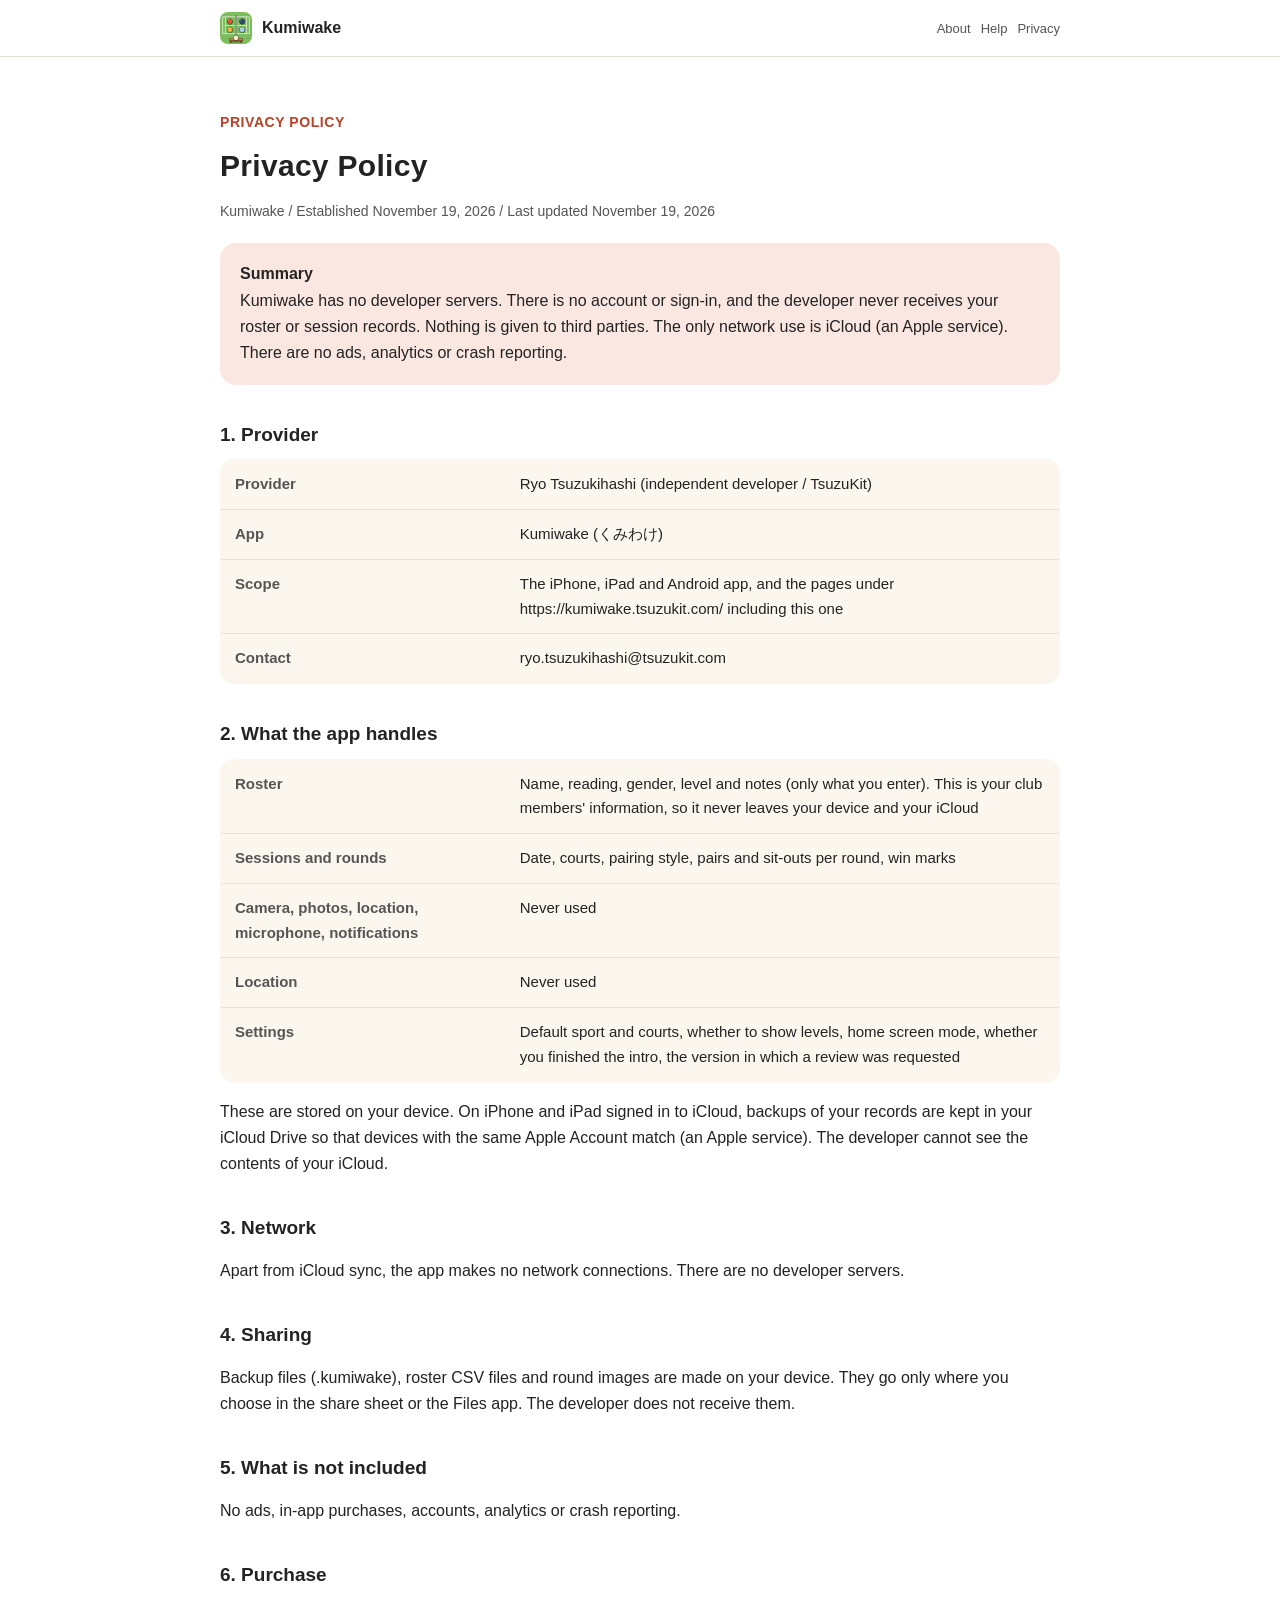
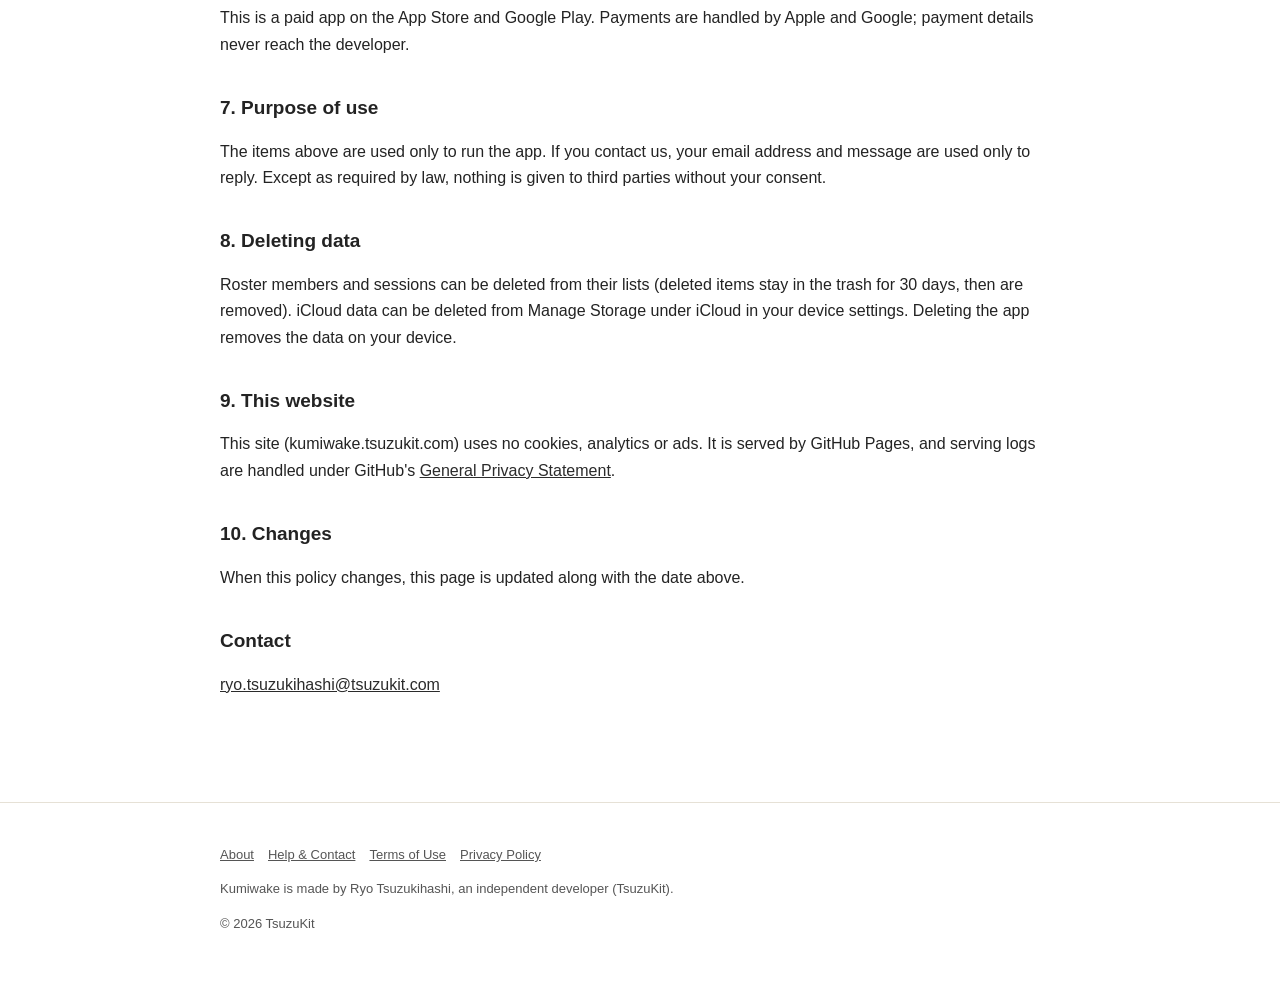
==== privacy.html @ 80a265e9 "Kumiwake のサイトを出す" ====
<!DOCTYPE html>
<html lang="ja" data-title-ja="プライバシーポリシー - くみわけ" data-title-en="Privacy Policy - Kumiwake">
<head>
<meta charset="UTF-8">
<meta name="viewport" content="width=device-width, initial-scale=1">
<script>(function(){var l=navigator.languages&&navigator.languages.length?navigator.languages:[navigator.language||"ja"],p="en";for(var i=0;i<l.length;i++){var c=String(l[i]).toLowerCase();if(c.indexOf("ja")===0){p="ja";break}if(c.indexOf("en")===0){p="en";break}}var d=document.documentElement;d.lang=p;var t=d.getAttribute("data-title-"+p);if(t){document.title=t}})();</script>
<title>プライバシーポリシー - くみわけ</title>
<meta name="description" content="くみわけのプライバシーポリシー。開発者は個人情報を集めません。名簿は端末の外に送りません。 / Privacy Policy for Kumiwake. The developer collects no personal information. Your roster never leaves your device.">
<meta property="og:title" content="プライバシーポリシー - くみわけ">
<meta property="og:description" content="くみわけのプライバシーポリシー。開発者は個人情報を集めません。名簿は端末の外に送りません。">
<meta property="og:type" content="website">
<meta property="og:url" content="https://kumiwake.tsuzukit.com/privacy.html">
<meta property="og:image" content="https://kumiwake.tsuzukit.com/assets/og.jpg">
<link rel="icon" href="assets/icon.png">
<link rel="apple-touch-icon" href="assets/icon.png">
<link rel="stylesheet" href="style.css">
</head>
<body>
<div data-l="ja" lang="ja">
<header class="site"><div class="wrap">
<a class="brand" href="./"><img src="assets/icon.png" alt="" width="32" height="32">くみわけ</a>
<nav class="site"><a href="./">紹介</a><a href="support.html">使い方</a><a href="privacy.html">プライバシー</a></nav>
</div></header>
<main class="wrap">
<article class="doc">
<p class="eyebrow">PRIVACY POLICY</p>
<h1>プライバシーポリシー</h1>
<p class="meta">くみわけ／制定日 2026年11月19日／改定日 2026年11月19日</p>
<div class="summary"><strong>このポリシーの要旨</strong><br>くみわけは、開発者のサーバーを持たないアプリです。アカウント登録やログインはなく、開発者があなたの名簿や練習会の記録を受け取ることはありません。第三者に渡すこともありません。通信は iCloud（Apple のサービス）だけです。広告、分析ツール、クラッシュを報告する仕組みは入れていません。</div>
<h2>1. 提供者</h2>
<table>
<tr><th>提供者</th><td>續橋涼（個人開発者 / TsuzuKit）</td></tr>
<tr><th>アプリ名</th><td>くみわけ（英語名 Kumiwake）</td></tr>
<tr><th>対象</th><td>iPhone・iPad・Android 向けアプリと、このページを含む https://kumiwake.tsuzukit.com/ 配下のページ</td></tr>
<tr><th>連絡先</th><td>ryo.tsuzukihashi@tsuzukit.com</td></tr>
</table>
<h2>2. アプリが扱うもの</h2>
<table>
<tr><th>名簿</th><td>名前・ふりがな・性別・レベル・メモ（どれも入れたものだけ）。仲間の方の情報なので、端末とあなたの iCloud の外には出しません</td></tr>
<tr><th>練習会と回</th><td>日付・コート数・組み方・回ごとのペアと休み・勝ちの印</td></tr>
<tr><th>カメラ・写真・位置・マイク・通知</th><td>使いません</td></tr>
<tr><th>位置</th><td>使いません</td></tr>
<tr><th>アプリの設定</th><td>競技・コート数の既定・レベルを出すか・ホームのモード・案内を終えたかどうか・レビューのお願いを出した版</td></tr>
</table>
<p>これらは端末の中に保存します。iCloud に入っている iPhone・iPad では、記録の控えをあなたの iCloud Drive に置き、同じ Apple アカウントの端末でそろえます（Apple のサービス）。開発者は、あなたの iCloud の中身を見ることはできません。</p>
<h2>3. 通信</h2>
<p>iCloud との同期のほかに、通信はしません。開発者のサーバーはありません。</p>
<h2>4. 書き出し</h2>
<p>控えのファイル（.kumiwake）・名簿の CSV・回の画像は端末の中で作ります。送り先は、あなたが共有の画面やファイル App で選んだ場所です。開発者には届きません。</p>
<h2>5. 入れていないもの</h2>
<p>広告・アプリ内課金・アカウント登録・分析ツール・クラッシュの報告は入れていません。</p>
<h2>6. 購入</h2>
<p>本アプリは App Store と Google Play の有料アプリです。お支払いは Apple・Google が処理し、支払いの情報は開発者には届きません。</p>
<h2>7. 情報を使う目的</h2>
<p>上のものは、アプリを動かすためだけに使います。お問い合わせをいただいたときは、メールアドレスと内容をお返事のためだけに使います。法令にもとづく場合を除き、本人の同意なく第三者に渡すことはありません。</p>
<h2>8. 消したいとき</h2>
<p>名簿の人・練習会は、それぞれの一覧から消せます（消したものはゴミ箱に30日残り、そのあと消えます）。iCloud の記録は、端末の設定の iCloud の「ストレージを管理」から消せます。アプリを消すと、端末の中のデータは消えます。</p>
<h2>9. このウェブサイトについて</h2>
<p>このサイト（kumiwake.tsuzukit.com）は、Cookie も、アクセスを計測する仕組みも、広告も使っていません。サイトは GitHub Pages で配信しており、配信の記録は GitHub の <a href="https://docs.github.com/ja/site-policy/privacy-policies/github-general-privacy-statement">プライバシーについての声明</a> に沿って扱われます。</p>
<h2>10. 改定</h2>
<p>このポリシーを変えるときは、このページを書きかえ、上の改定日を新しくします。</p>
<h2>お問い合わせ</h2>
<p><a href="mailto:ryo.tsuzukihashi@tsuzukit.com">ryo.tsuzukihashi@tsuzukit.com</a></p>
</article>
</main>
<footer class="site"><div class="wrap">
<p><a href="./">紹介</a><a href="support.html">使い方とお問い合わせ</a><a href="terms.html">利用規約</a><a href="privacy.html">プライバシーポリシー</a></p>
<p>くみわけは、個人開発者の續橋涼（TsuzuKit）が作っているアプリです。</p>
<p>© 2026 TsuzuKit</p>
</div></footer>
</div>
<div data-l="en" lang="en">
<header class="site"><div class="wrap">
<a class="brand" href="./"><img src="assets/icon.png" alt="" width="32" height="32">Kumiwake</a>
<nav class="site"><a href="./">About</a><a href="support.html">Help</a><a href="privacy.html">Privacy</a></nav>
</div></header>
<main class="wrap">
<article class="doc">
<p class="eyebrow">PRIVACY POLICY</p>
<h1>Privacy Policy</h1>
<p class="meta">Kumiwake / Established November 19, 2026 / Last updated November 19, 2026</p>
<div class="summary"><strong>Summary</strong><br>Kumiwake has no developer servers. There is no account or sign-in, and the developer never receives your roster or session records. Nothing is given to third parties. The only network use is iCloud (an Apple service). There are no ads, analytics or crash reporting.</div>
<h2>1. Provider</h2>
<table>
<tr><th>Provider</th><td>Ryo Tsuzukihashi (independent developer / TsuzuKit)</td></tr>
<tr><th>App</th><td>Kumiwake (くみわけ)</td></tr>
<tr><th>Scope</th><td>The iPhone, iPad and Android app, and the pages under https://kumiwake.tsuzukit.com/ including this one</td></tr>
<tr><th>Contact</th><td>ryo.tsuzukihashi@tsuzukit.com</td></tr>
</table>
<h2>2. What the app handles</h2>
<table>
<tr><th>Roster</th><td>Name, reading, gender, level and notes (only what you enter). This is your club members' information, so it never leaves your device and your iCloud</td></tr>
<tr><th>Sessions and rounds</th><td>Date, courts, pairing style, pairs and sit-outs per round, win marks</td></tr>
<tr><th>Camera, photos, location, microphone, notifications</th><td>Never used</td></tr>
<tr><th>Location</th><td>Never used</td></tr>
<tr><th>Settings</th><td>Default sport and courts, whether to show levels, home screen mode, whether you finished the intro, the version in which a review was requested</td></tr>
</table>
<p>These are stored on your device. On iPhone and iPad signed in to iCloud, backups of your records are kept in your iCloud Drive so that devices with the same Apple Account match (an Apple service). The developer cannot see the contents of your iCloud.</p>
<h2>3. Network</h2>
<p>Apart from iCloud sync, the app makes no network connections. There are no developer servers.</p>
<h2>4. Sharing</h2>
<p>Backup files (.kumiwake), roster CSV files and round images are made on your device. They go only where you choose in the share sheet or the Files app. The developer does not receive them.</p>
<h2>5. What is not included</h2>
<p>No ads, in-app purchases, accounts, analytics or crash reporting.</p>
<h2>6. Purchase</h2>
<p>This is a paid app on the App Store and Google Play. Payments are handled by Apple and Google; payment details never reach the developer.</p>
<h2>7. Purpose of use</h2>
<p>The items above are used only to run the app. If you contact us, your email address and message are used only to reply. Except as required by law, nothing is given to third parties without your consent.</p>
<h2>8. Deleting data</h2>
<p>Roster members and sessions can be deleted from their lists (deleted items stay in the trash for 30 days, then are removed). iCloud data can be deleted from Manage Storage under iCloud in your device settings. Deleting the app removes the data on your device.</p>
<h2>9. This website</h2>
<p>This site (kumiwake.tsuzukit.com) uses no cookies, analytics or ads. It is served by GitHub Pages, and serving logs are handled under GitHub's <a href="https://docs.github.com/en/site-policy/privacy-policies/github-general-privacy-statement">General Privacy Statement</a>.</p>
<h2>10. Changes</h2>
<p>When this policy changes, this page is updated along with the date above.</p>
<h2>Contact</h2>
<p><a href="mailto:ryo.tsuzukihashi@tsuzukit.com">ryo.tsuzukihashi@tsuzukit.com</a></p>
</article>
</main>
<footer class="site"><div class="wrap">
<p><a href="./">About</a><a href="support.html">Help & Contact</a><a href="terms.html">Terms of Use</a><a href="privacy.html">Privacy Policy</a></p>
<p>Kumiwake is made by Ryo Tsuzukihashi, an independent developer (TsuzuKit).</p>
<p>© 2026 TsuzuKit</p>
</div></footer>
</div>
</body>
</html>
---- style.css ----
/* くみわけ — 白い地・墨の文字・朱の差し色（白の上で 4.5:1 以上） */
:root {
  --paper: #ffffff; --card: #fbf7ee; --ink: #232323; --sub: #555555; --line: #e6e1d6;
  --vermilion: #b8432a; --vermilion-soft: #fbe7e1; --navy: #2b2b2b; --correct: #3f7a33;
}
@media (prefers-color-scheme: dark) {
  :root { --paper: #121418; --card: #1b1e24; --ink: #eef0f4; --sub: #b4b9c4; --line: #2a2f38;
    --vermilion: #ffd45c; --vermilion-soft: #2a2618; --navy: #ffd45c; --correct: #9fd08c; }
}
* { box-sizing: border-box; }
html { -webkit-text-size-adjust: 100%; }
body { margin: 0; background: var(--paper); color: var(--ink); line-height: 1.8;
  font-family: -apple-system, BlinkMacSystemFont, "Hiragino Sans", "Hiragino Kaku Gothic ProN", "Noto Sans JP", sans-serif; }
a { color: var(--navy); }
.wrap { max-width: 880px; margin: 0 auto; padding: 0 20px; }
header.site { border-bottom: 1px solid var(--line); background: var(--paper); position: sticky; top: 0; z-index: 5; }
header.site .wrap { display: flex; align-items: center; gap: 16px; min-height: 56px; }
.brand { display: flex; align-items: center; gap: 10px; font-weight: 800; text-decoration: none; color: var(--ink); margin-right: auto; }
.brand img { width: 32px; height: 32px; border-radius: 8px; }
nav.site a { font-size: 14px; text-decoration: none; color: var(--sub); margin-left: 14px; white-space: nowrap; }
nav.site a:hover { color: var(--ink); }
.hero { padding: 56px 0 40px; display: grid; gap: 32px; align-items: center; }
@media (min-width: 760px) { .hero { grid-template-columns: 1.1fr 0.9fr; } }
.eyebrow { color: var(--vermilion); font-weight: 700; font-size: 14px; letter-spacing: 0.04em; }
h1 { font-size: clamp(30px, 6vw, 46px); line-height: 1.35; margin: 8px 0 16px; letter-spacing: 0.01em; }
h2 { font-size: 24px; margin: 56px 0 16px; line-height: 1.5; }
h3 { font-size: 17px; margin: 0 0 6px; }
.lead { font-size: 17px; color: var(--sub); }
.cta { display: inline-block; margin-top: 20px; background: var(--vermilion); color: #ffffff; font-weight: 700; text-decoration: none;
  padding: 14px 26px; border-radius: 16px; }
.note { font-size: 13px; color: var(--sub); }
.hero img { width: 100%; max-width: 320px; height: auto; justify-self: center; }
.grid { display: grid; gap: 14px; }
@media (min-width: 700px) { .grid.two { grid-template-columns: 1fr 1fr; } .grid.three { grid-template-columns: repeat(3, 1fr); } }
.card { background: var(--card); border: 1px solid var(--line); border-radius: 18px; padding: 20px; }
.card.em { background: var(--vermilion-soft); border-color: transparent; }
.steps { counter-reset: step; }
.steps .card { position: relative; padding-left: 62px; }
.steps .card::before { counter-increment: step; content: counter(step); position: absolute; left: 18px; top: 18px; width: 32px; height: 32px;
  border-radius: 50%; border: 2.5px solid var(--vermilion); color: var(--vermilion); font-weight: 800; display: grid; place-items: center; }
table { width: 100%; border-collapse: collapse; background: var(--card); border: 1px solid var(--line); border-radius: 14px; overflow: hidden; }
th, td { text-align: left; padding: 12px 14px; border-bottom: 1px solid var(--line); vertical-align: top; font-size: 15px; }
th { width: 34%; color: var(--sub); font-weight: 600; }
tr:last-child th, tr:last-child td { border-bottom: none; }
.doc { padding: 40px 0 24px; }
.doc h1 { font-size: 30px; }
.doc h2 { font-size: 19px; margin: 36px 0 10px; }
.doc .meta { color: var(--sub); font-size: 14px; }
.doc .summary { background: var(--vermilion-soft); border-radius: 16px; padding: 18px 20px; margin: 20px 0; }
details { background: var(--card); border: 1px solid var(--line); border-radius: 14px; padding: 14px 18px; }
details + details { margin-top: 10px; }
summary { font-weight: 700; cursor: pointer; }
footer.site { border-top: 1px solid var(--line); margin-top: 64px; padding: 28px 0 48px; color: var(--sub); font-size: 13px; }
footer.site a { color: var(--sub); margin-right: 14px; }
.qid { font-family: ui-monospace, SFMono-Regular, Menlo, monospace; background: var(--card); border: 1px solid var(--line);
  border-radius: 8px; padding: 2px 8px; }
/* 端末の言語に合うほうだけ見せる（build.py が両方を1ページに入れる） */
html[lang="ja"] [data-l="en"], html[lang="en"] [data-l="ja"] { display: none; }
[lang="en"] { line-height: 1.65; }
[lang="en"] h1 { line-height: 1.2; }
[lang="en"] nav.site a { font-size: 13px; margin-left: 10px; }
@media (max-width: 480px) { nav.site a { font-size: 12px; margin-left: 8px; } header.site .wrap { gap: 4px; } .brand { gap: 7px; font-size: 15px; } }
.brand { white-space: nowrap; flex-shrink: 0; }
/* 幅の狭い画面では、上の帯の「紹介」を出さない（左のアプリ名が同じ行き先） */
@media (max-width: 480px) { nav.site a:first-child { display: none; } }
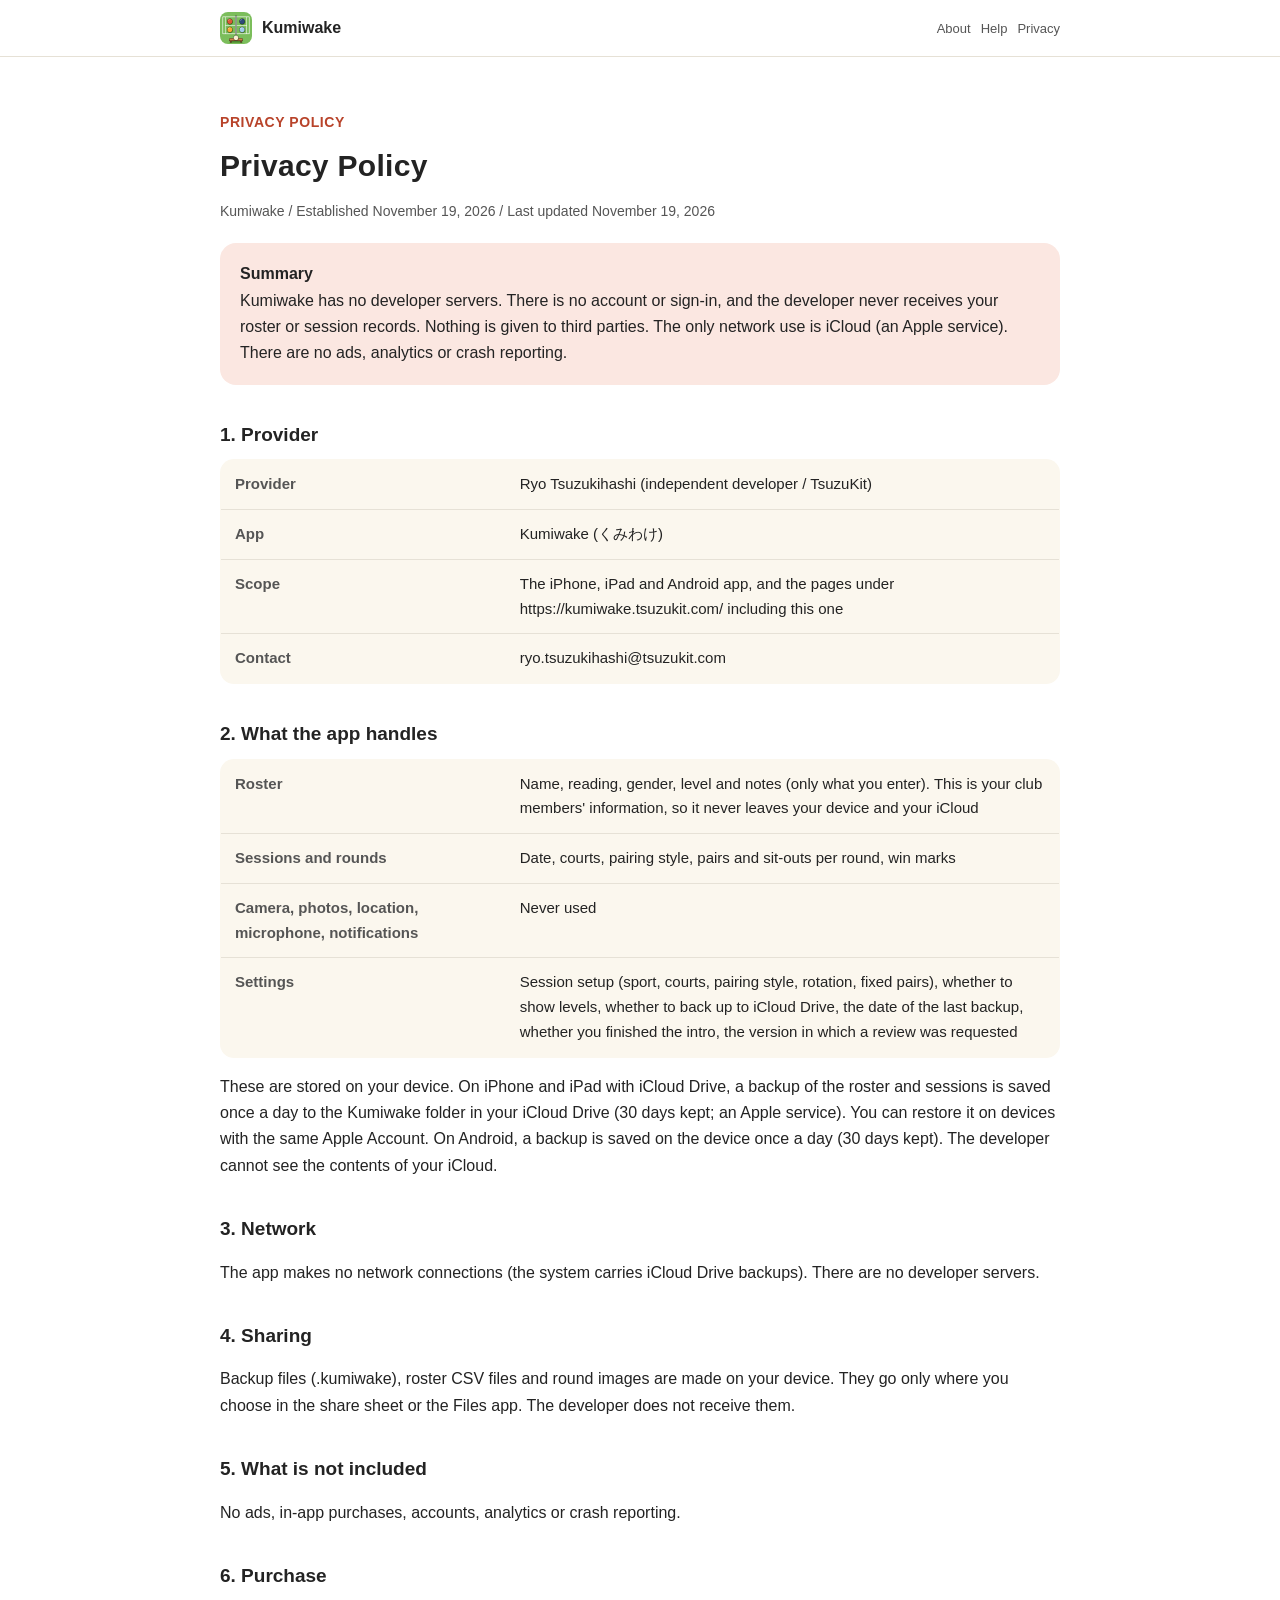
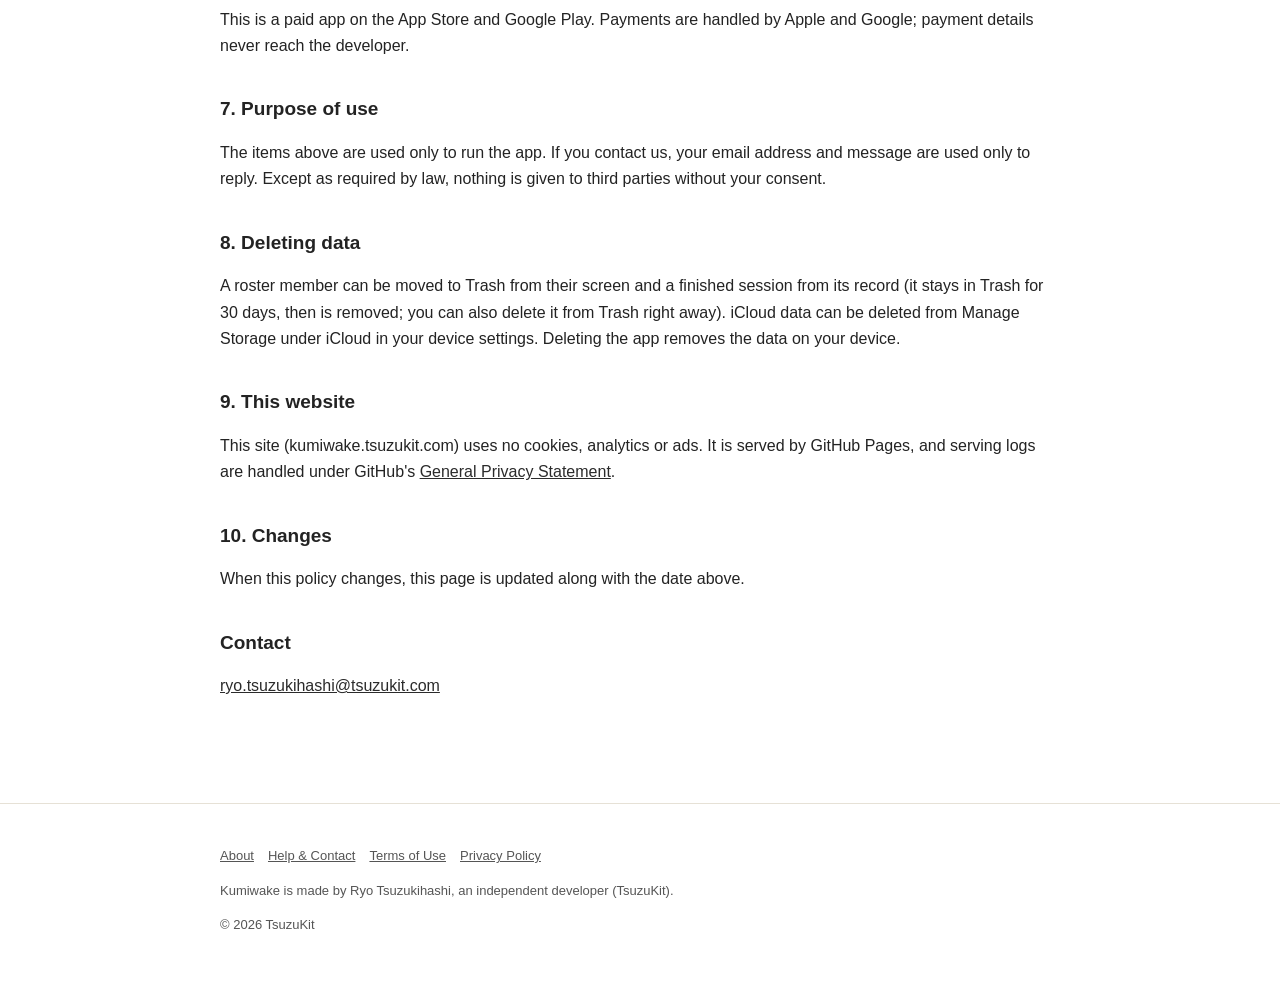
==== commit e2db2ace: "プライバシーを本体に合わせる（毎日の控え・位置の行・設定の中身）" ====
--- a/privacy.html
+++ b/privacy.html
@@ -39,12 +39,11 @@
 <tr><th>名簿</th><td>名前・ふりがな・性別・レベル・メモ（どれも入れたものだけ）。仲間の方の情報なので、端末とあなたの iCloud の外には出しません</td></tr>
 <tr><th>練習会と回</th><td>日付・コート数・組み方・回ごとのペアと休み・勝ちの印</td></tr>
 <tr><th>カメラ・写真・位置・マイク・通知</th><td>使いません</td></tr>
-<tr><th>位置</th><td>使いません</td></tr>
-<tr><th>アプリの設定</th><td>競技・コート数の既定・レベルを出すか・ホームのモード・案内を終えたかどうか・レビューのお願いを出した版</td></tr>
+<tr><th>アプリの設定</th><td>練習会の初めの決めごと（競技・コート数・組み方・進め方・固定のペア）・レベルを出すか・iCloud Drive に控えるか・最後に控えた日・案内を終えたかどうか・レビューのお願いを出した版</td></tr>
 </table>
-<p>これらは端末の中に保存します。iCloud に入っている iPhone・iPad では、記録の控えをあなたの iCloud Drive に置き、同じ Apple アカウントの端末でそろえます（Apple のサービス）。開発者は、あなたの iCloud の中身を見ることはできません。</p>
+<p>これらは端末の中に保存します。iCloud Drive が使える iPhone・iPad では、名簿と練習会の控えを毎日1回あなたの iCloud Drive の「Kumiwake」のフォルダに置きます（30 日分。Apple のサービス）。同じ Apple アカウントの端末から戻せます。Android では、控えを毎日1回この端末の中に置きます（30 日分）。開発者は、あなたの iCloud の中身を見ることはできません。</p>
 <h2>3. 通信</h2>
-<p>iCloud との同期のほかに、通信はしません。開発者のサーバーはありません。</p>
+<p>アプリは通信しません（iCloud Drive の控えは OS が運びます）。開発者のサーバーはありません。</p>
 <h2>4. 書き出し</h2>
 <p>控えのファイル（.kumiwake）・名簿の CSV・回の画像は端末の中で作ります。送り先は、あなたが共有の画面やファイル App で選んだ場所です。開発者には届きません。</p>
 <h2>5. 入れていないもの</h2>
@@ -54,7 +53,7 @@
 <h2>7. 情報を使う目的</h2>
 <p>上のものは、アプリを動かすためだけに使います。お問い合わせをいただいたときは、メールアドレスと内容をお返事のためだけに使います。法令にもとづく場合を除き、本人の同意なく第三者に渡すことはありません。</p>
 <h2>8. 消したいとき</h2>
-<p>名簿の人・練習会は、それぞれの一覧から消せます（消したものはゴミ箱に30日残り、そのあと消えます）。iCloud の記録は、端末の設定の iCloud の「ストレージを管理」から消せます。アプリを消すと、端末の中のデータは消えます。</p>
+<p>名簿の人は1人の画面から、終わった練習会は記録の画面から、ゴミ箱に入れられます（ゴミ箱に 30 日残り、そのあと消えます。ゴミ箱からすぐに消すこともできます）。iCloud の記録は、端末の設定の iCloud の「ストレージを管理」から消せます。アプリを消すと、端末の中のデータは消えます。</p>
 <h2>9. このウェブサイトについて</h2>
 <p>このサイト（kumiwake.tsuzukit.com）は、Cookie も、アクセスを計測する仕組みも、広告も使っていません。サイトは GitHub Pages で配信しており、配信の記録は GitHub の <a href="https://docs.github.com/ja/site-policy/privacy-policies/github-general-privacy-statement">プライバシーについての声明</a> に沿って扱われます。</p>
 <h2>10. 改定</h2>
@@ -92,12 +91,11 @@
 <tr><th>Roster</th><td>Name, reading, gender, level and notes (only what you enter). This is your club members' information, so it never leaves your device and your iCloud</td></tr>
 <tr><th>Sessions and rounds</th><td>Date, courts, pairing style, pairs and sit-outs per round, win marks</td></tr>
 <tr><th>Camera, photos, location, microphone, notifications</th><td>Never used</td></tr>
-<tr><th>Location</th><td>Never used</td></tr>
-<tr><th>Settings</th><td>Default sport and courts, whether to show levels, home screen mode, whether you finished the intro, the version in which a review was requested</td></tr>
+<tr><th>Settings</th><td>Session setup (sport, courts, pairing style, rotation, fixed pairs), whether to show levels, whether to back up to iCloud Drive, the date of the last backup, whether you finished the intro, the version in which a review was requested</td></tr>
 </table>
-<p>These are stored on your device. On iPhone and iPad signed in to iCloud, backups of your records are kept in your iCloud Drive so that devices with the same Apple Account match (an Apple service). The developer cannot see the contents of your iCloud.</p>
+<p>These are stored on your device. On iPhone and iPad with iCloud Drive, a backup of the roster and sessions is saved once a day to the Kumiwake folder in your iCloud Drive (30 days kept; an Apple service). You can restore it on devices with the same Apple Account. On Android, a backup is saved on the device once a day (30 days kept). The developer cannot see the contents of your iCloud.</p>
 <h2>3. Network</h2>
-<p>Apart from iCloud sync, the app makes no network connections. There are no developer servers.</p>
+<p>The app makes no network connections (the system carries iCloud Drive backups). There are no developer servers.</p>
 <h2>4. Sharing</h2>
 <p>Backup files (.kumiwake), roster CSV files and round images are made on your device. They go only where you choose in the share sheet or the Files app. The developer does not receive them.</p>
 <h2>5. What is not included</h2>
@@ -107,7 +105,7 @@
 <h2>7. Purpose of use</h2>
 <p>The items above are used only to run the app. If you contact us, your email address and message are used only to reply. Except as required by law, nothing is given to third parties without your consent.</p>
 <h2>8. Deleting data</h2>
-<p>Roster members and sessions can be deleted from their lists (deleted items stay in the trash for 30 days, then are removed). iCloud data can be deleted from Manage Storage under iCloud in your device settings. Deleting the app removes the data on your device.</p>
+<p>A roster member can be moved to Trash from their screen and a finished session from its record (it stays in Trash for 30 days, then is removed; you can also delete it from Trash right away). iCloud data can be deleted from Manage Storage under iCloud in your device settings. Deleting the app removes the data on your device.</p>
 <h2>9. This website</h2>
 <p>This site (kumiwake.tsuzukit.com) uses no cookies, analytics or ads. It is served by GitHub Pages, and serving logs are handled under GitHub's <a href="https://docs.github.com/en/site-policy/privacy-policies/github-general-privacy-statement">General Privacy Statement</a>.</p>
 <h2>10. Changes</h2>
